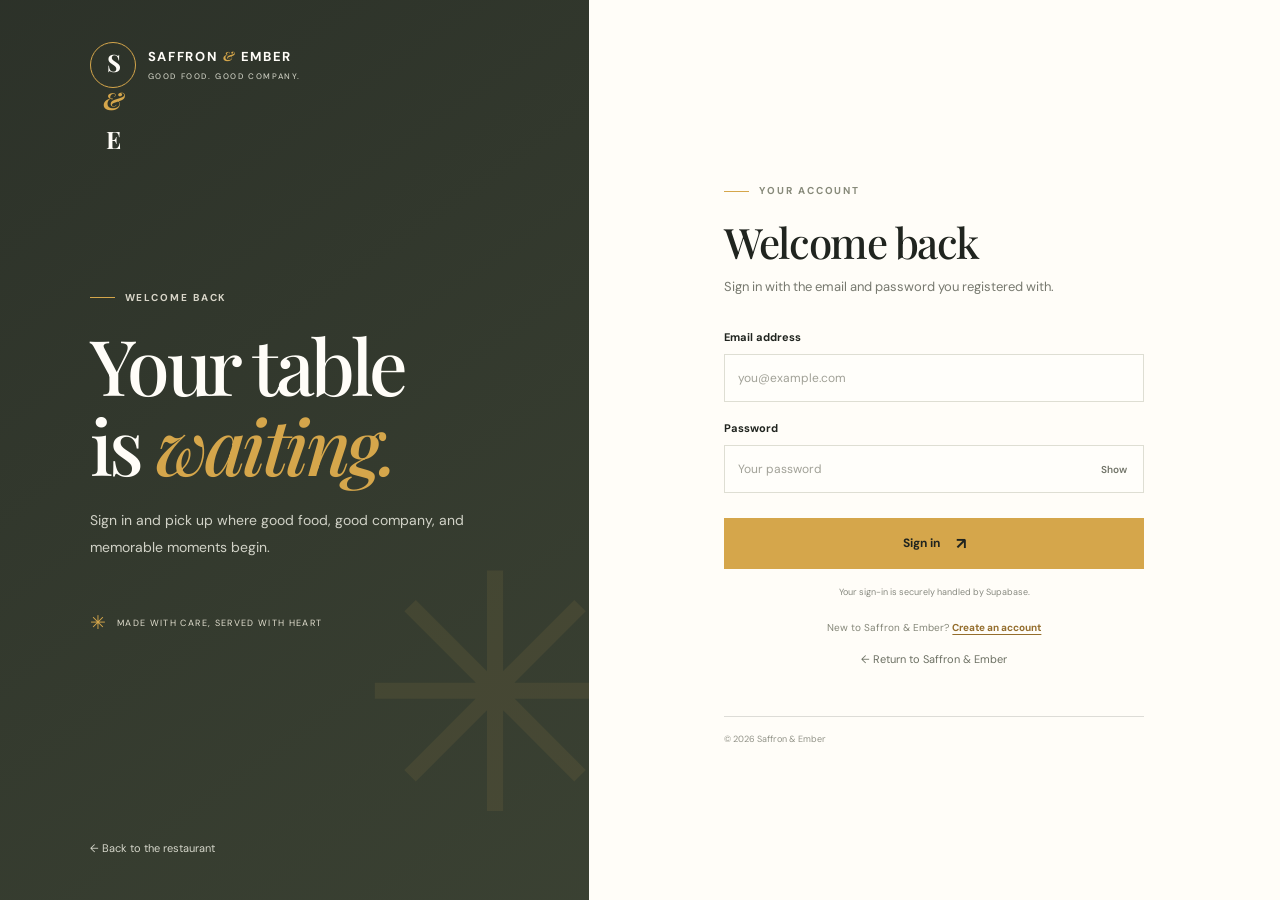
==== login.html @ 1ea50980 "Add Supabase sign-in" ====
<!DOCTYPE html>
<html lang="en">
<head>
  <meta charset="UTF-8" />
  <meta name="viewport" content="width=device-width, initial-scale=1.0" />
  <meta name="description" content="Sign in to your Saffron & Ember account." />
  <meta name="theme-color" content="#343b2c" />
  <title>Sign in | Saffron & Ember</title>
  <link rel="preconnect" href="https://fonts.googleapis.com" />
  <link rel="preconnect" href="https://fonts.gstatic.com" crossorigin />
  <link href="https://fonts.googleapis.com/css2?family=DM+Sans:wght@400;500;600;700&family=Playfair+Display:wght@500;600;700&display=swap" rel="stylesheet" />
  <link rel="stylesheet" href="auth.css" />
  <script src="auth-client.js" defer></script>
  <script src="login.js" defer></script>
</head>
<body>
  <main class="auth-shell">
    <aside class="auth-story" aria-label="Saffron and Ember welcome">
      <a class="brand" href="index.html" aria-label="Saffron and Ember home">
        <span class="brand-mark">S<span>&amp;</span>E</span>
        <span class="brand-name">SAFFRON <i>&amp;</i> EMBER<small>GOOD FOOD. GOOD COMPANY.</small></span>
      </a>
      <div class="story-content">
        <p class="eyebrow"><span></span> WELCOME BACK</p>
        <h1>Your table<br>is <em>waiting.</em></h1>
        <p>Sign in and pick up where good food, good company, and memorable moments begin.</p>
        <div class="story-note"><span>✳</span> MADE WITH CARE, SERVED WITH HEART</div>
      </div>
      <a class="back-home" href="index.html">← Back to the restaurant</a>
    </aside>

    <section class="auth-panel" aria-labelledby="loginTitle">
      <div class="mobile-brand"><span class="brand-mark">S<span>&amp;</span>E</span><span class="brand-name">SAFFRON <i>&amp;</i> EMBER<small>GOOD FOOD. GOOD COMPANY.</small></span></div>
      <div class="auth-card">
        <p class="eyebrow"><span></span> YOUR ACCOUNT</p>
        <h2 id="loginTitle">Welcome back</h2>
        <p class="intro">Sign in with the email and password you registered with.</p>

        <form id="loginForm" novalidate>
          <label for="email">Email address</label>
          <input id="email" name="email" type="email" autocomplete="email" placeholder="you@example.com" required maxlength="254" />
          <p class="field-error" id="emailError"></p>

          <label for="password">Password</label>
          <div class="password-wrap">
            <input id="password" name="password" type="password" autocomplete="current-password" placeholder="Your password" required />
            <button class="reveal-button" id="togglePassword" type="button" aria-label="Show password" aria-pressed="false">Show</button>
          </div>
          <p class="field-error" id="passwordError"></p>

          <div class="form-alert" id="formAlert" role="status" aria-live="polite" hidden></div>
          <button class="submit-button" id="submitButton" type="submit"><span class="button-label">Sign in</span><span class="button-arrow" aria-hidden="true">↗</span></button>
        </form>

        <p class="legal-note">Your sign-in is securely handled by Supabase.</p>
        <p class="auth-switch">New to Saffron &amp; Ember? <a href="signup.html">Create an account</a></p>
        <a class="back-link" href="index.html">← Return to Saffron &amp; Ember</a>
      </div>
      <footer class="auth-footer">© <span id="year"></span> Saffron &amp; Ember</footer>
    </section>
  </main>
</body>
</html>
---- auth.css ----
:root{--auth-ink:#20241f;--auth-paper:#fffdf8;--auth-cream:#f6f2e9;--auth-gold:#d5a64b;--auth-olive:#343b2c;--auth-muted:#77796f;--auth-line:rgba(32,36,31,.15);--auth-serif:'Playfair Display',Georgia,serif;--auth-sans:'DM Sans',Arial,sans-serif}*{box-sizing:border-box}body{margin:0;background:var(--auth-paper);color:var(--auth-ink);font-family:var(--auth-sans);font-size:14px;line-height:1.6}.auth-shell{min-height:100vh;display:grid;grid-template-columns:minmax(340px,.92fr) 1.08fr}.auth-story{position:relative;display:flex;flex-direction:column;justify-content:space-between;padding:42px clamp(32px,7vw,100px);overflow:hidden;color:var(--auth-paper);background:linear-gradient(145deg,rgba(31,37,28,.94),rgba(52,59,44,.97)),url('https://images.unsplash.com/photo-1514933651103-005eec06c04b?auto=format&fit=crop&w=1500&q=85') center/cover}.auth-story:after{content:"✳";position:absolute;right:-45px;bottom:4%;color:rgba(213,166,75,.09);font-size:330px;line-height:1;pointer-events:none}.brand{display:flex;align-items:center;gap:12px;color:inherit;text-decoration:none;position:relative;z-index:1}.brand-mark{font-family:var(--auth-serif);font-size:24px;font-weight:700;letter-spacing:-2px;border:1px solid var(--auth-gold);width:46px;height:46px;border-radius:50%;display:grid;place-items:center}.brand-mark span{color:var(--auth-gold);font-style:italic}.brand-name{font-size:13px;font-weight:700;letter-spacing:.13em;line-height:1.3}.brand-name i{color:var(--auth-gold);font-family:var(--auth-serif)}.brand-name small{display:block;font-size:8px;font-weight:500;letter-spacing:.2em;margin-top:5px;color:#c7c9bc}.story-content{position:relative;z-index:1;max-width:450px;margin:40px 0}.eyebrow{display:flex;align-items:center;gap:10px;font-size:10px;font-weight:700;letter-spacing:.19em;color:#878a7a;margin:0 0 18px}.eyebrow span{width:25px;height:1px;background:var(--auth-gold)}.auth-story .eyebrow{color:#d9d6c9}.story-content h1{font-family:var(--auth-serif);font-weight:500;font-size:clamp(58px,6vw,82px);line-height:1.05;letter-spacing:-.045em;margin:0}.story-content h1 em{font-weight:500;color:var(--auth-gold)}.story-content>p:not(.eyebrow){max-width:375px;color:#d1d2c7;font-size:14px;line-height:1.9;margin:22px 0 0}.story-note{display:flex;align-items:center;gap:10px;margin-top:48px;font-size:9px;letter-spacing:.15em;color:#e1dece}.story-note span{color:var(--auth-gold);font-size:19px}.back-home{position:relative;z-index:1;color:#d5d6ca;text-decoration:none;font-size:11px}.back-home:hover,.back-link:hover{color:#a4772e}.auth-panel{min-height:100vh;display:flex;flex-direction:column;justify-content:center;align-items:center;padding:54px clamp(24px,7vw,110px) 24px}.auth-card{width:min(100%,420px)}.auth-card h2{font-family:var(--auth-serif);font-weight:500;letter-spacing:-.035em;font-size:clamp(32px,3.5vw,42px);line-height:1.2;margin:0}.intro{color:var(--auth-muted);margin:9px 0 32px;font-size:13px}.auth-card form>label{display:block;font-size:11px;font-weight:700;margin:18px 0 7px}.auth-card input{width:100%;height:48px;border:1px solid #deded3;background:#fffefa;padding:0 13px;font:12px var(--auth-sans);color:var(--auth-ink);outline:none;transition:border-color .2s,box-shadow .2s}.auth-card input::placeholder{color:#a1a197}.auth-card input:focus{border-color:#ae843c;box-shadow:0 0 0 3px rgba(213,166,75,.15)}.auth-card input[aria-invalid="true"]{border-color:#a34135}.password-wrap{position:relative}.password-wrap input{padding-right:72px}.reveal-button{position:absolute;right:10px;top:50%;transform:translateY(-50%);border:0;background:transparent;color:#717468;font:600 10px var(--auth-sans);cursor:pointer;padding:7px}.reveal-button:hover{color:#946d2c}.hint,.field-error{font-size:10px;margin:6px 0 0}.hint{color:#858779}.field-error{color:#a34135;min-height:0}.field-error:empty{display:none}.form-alert{font-size:11px;line-height:1.6;padding:12px 13px;margin:18px 0 0;border-radius:2px}.form-alert.error{color:#87372e;background:#fbefec;border:1px solid #efd4ce}.form-alert.success{color:#2f6d42;background:#eaf4e8;border:1px solid #d5e7d3}.submit-button{width:100%;height:51px;border:0;background:var(--auth-gold);color:#20241f;display:flex;align-items:center;justify-content:center;gap:16px;margin-top:25px;font:700 12px var(--auth-sans);cursor:pointer;transition:background .2s,transform .2s}.submit-button:hover:not(:disabled){background:#e2b65d;transform:translateY(-1px)}.submit-button:disabled{opacity:.65;cursor:wait}.button-arrow{font-size:16px}.legal-note{font-size:9px;color:#888a80;text-align:center;margin:16px 0 21px}.back-link{display:block;text-align:center;color:#6c7063;font-size:11px;text-decoration:none}.auth-footer{width:min(100%,420px);margin-top:48px;padding-top:15px;border-top:1px solid var(--auth-line);font-size:9px;color:#929388}.mobile-brand{display:none}[hidden]{display:none!important}@media(max-width:760px){.auth-shell{grid-template-columns:1fr}.auth-story{display:none}.auth-panel{min-height:100svh;padding:25px 24px 18px}.mobile-brand{display:flex;align-items:center;gap:10px;width:min(100%,420px);margin:0 auto 44px}.mobile-brand .brand-mark{width:40px;height:40px;font-size:21px}.mobile-brand .brand-name{font-size:11px}.auth-card{width:min(100%,420px)}.auth-footer{margin-top:42px}}@media(max-width:380px){.auth-panel{padding-left:18px;padding-right:18px}.mobile-brand{margin-bottom:34px}.auth-card h2{font-size:30px}}@media(prefers-reduced-motion:reduce){*,*::before,*::after{scroll-behavior:auto!important;transition:none!important}}
.auth-switch{text-align:center;font-size:10px;color:#858779;margin:0 0 15px}.auth-switch a{color:#946d2c;font-weight:700;text-decoration:underline;text-underline-offset:3px}.auth-switch a:hover{color:#694a18}
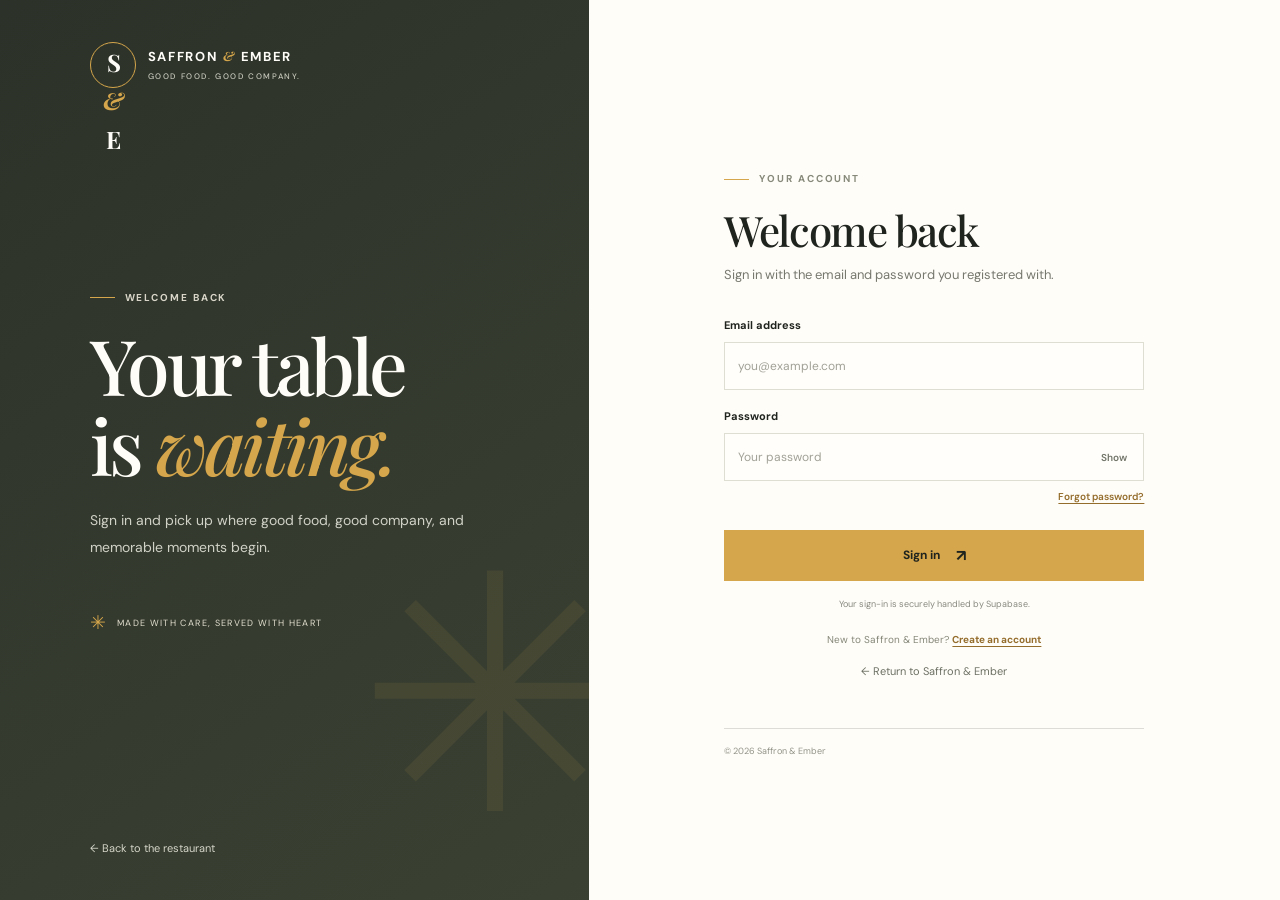
==== commit e77c1550: "Add password recovery" ====
--- a/login.html
+++ b/login.html
@@ -47,6 +47,7 @@
             <button class="reveal-button" id="togglePassword" type="button" aria-label="Show password" aria-pressed="false">Show</button>
           </div>
           <p class="field-error" id="passwordError"></p>
+          <a class="forgot-link" href="forgot-password.html">Forgot password?</a>
 
           <div class="form-alert" id="formAlert" role="status" aria-live="polite" hidden></div>
           <button class="submit-button" id="submitButton" type="submit"><span class="button-label">Sign in</span><span class="button-arrow" aria-hidden="true">↗</span></button>
--- a/auth.css
+++ b/auth.css
@@ -1,2 +1,3 @@
 :root{--auth-ink:#20241f;--auth-paper:#fffdf8;--auth-cream:#f6f2e9;--auth-gold:#d5a64b;--auth-olive:#343b2c;--auth-muted:#77796f;--auth-line:rgba(32,36,31,.15);--auth-serif:'Playfair Display',Georgia,serif;--auth-sans:'DM Sans',Arial,sans-serif}*{box-sizing:border-box}body{margin:0;background:var(--auth-paper);color:var(--auth-ink);font-family:var(--auth-sans);font-size:14px;line-height:1.6}.auth-shell{min-height:100vh;display:grid;grid-template-columns:minmax(340px,.92fr) 1.08fr}.auth-story{position:relative;display:flex;flex-direction:column;justify-content:space-between;padding:42px clamp(32px,7vw,100px);overflow:hidden;color:var(--auth-paper);background:linear-gradient(145deg,rgba(31,37,28,.94),rgba(52,59,44,.97)),url('https://images.unsplash.com/photo-1514933651103-005eec06c04b?auto=format&fit=crop&w=1500&q=85') center/cover}.auth-story:after{content:"✳";position:absolute;right:-45px;bottom:4%;color:rgba(213,166,75,.09);font-size:330px;line-height:1;pointer-events:none}.brand{display:flex;align-items:center;gap:12px;color:inherit;text-decoration:none;position:relative;z-index:1}.brand-mark{font-family:var(--auth-serif);font-size:24px;font-weight:700;letter-spacing:-2px;border:1px solid var(--auth-gold);width:46px;height:46px;border-radius:50%;display:grid;place-items:center}.brand-mark span{color:var(--auth-gold);font-style:italic}.brand-name{font-size:13px;font-weight:700;letter-spacing:.13em;line-height:1.3}.brand-name i{color:var(--auth-gold);font-family:var(--auth-serif)}.brand-name small{display:block;font-size:8px;font-weight:500;letter-spacing:.2em;margin-top:5px;color:#c7c9bc}.story-content{position:relative;z-index:1;max-width:450px;margin:40px 0}.eyebrow{display:flex;align-items:center;gap:10px;font-size:10px;font-weight:700;letter-spacing:.19em;color:#878a7a;margin:0 0 18px}.eyebrow span{width:25px;height:1px;background:var(--auth-gold)}.auth-story .eyebrow{color:#d9d6c9}.story-content h1{font-family:var(--auth-serif);font-weight:500;font-size:clamp(58px,6vw,82px);line-height:1.05;letter-spacing:-.045em;margin:0}.story-content h1 em{font-weight:500;color:var(--auth-gold)}.story-content>p:not(.eyebrow){max-width:375px;color:#d1d2c7;font-size:14px;line-height:1.9;margin:22px 0 0}.story-note{display:flex;align-items:center;gap:10px;margin-top:48px;font-size:9px;letter-spacing:.15em;color:#e1dece}.story-note span{color:var(--auth-gold);font-size:19px}.back-home{position:relative;z-index:1;color:#d5d6ca;text-decoration:none;font-size:11px}.back-home:hover,.back-link:hover{color:#a4772e}.auth-panel{min-height:100vh;display:flex;flex-direction:column;justify-content:center;align-items:center;padding:54px clamp(24px,7vw,110px) 24px}.auth-card{width:min(100%,420px)}.auth-card h2{font-family:var(--auth-serif);font-weight:500;letter-spacing:-.035em;font-size:clamp(32px,3.5vw,42px);line-height:1.2;margin:0}.intro{color:var(--auth-muted);margin:9px 0 32px;font-size:13px}.auth-card form>label{display:block;font-size:11px;font-weight:700;margin:18px 0 7px}.auth-card input{width:100%;height:48px;border:1px solid #deded3;background:#fffefa;padding:0 13px;font:12px var(--auth-sans);color:var(--auth-ink);outline:none;transition:border-color .2s,box-shadow .2s}.auth-card input::placeholder{color:#a1a197}.auth-card input:focus{border-color:#ae843c;box-shadow:0 0 0 3px rgba(213,166,75,.15)}.auth-card input[aria-invalid="true"]{border-color:#a34135}.password-wrap{position:relative}.password-wrap input{padding-right:72px}.reveal-button{position:absolute;right:10px;top:50%;transform:translateY(-50%);border:0;background:transparent;color:#717468;font:600 10px var(--auth-sans);cursor:pointer;padding:7px}.reveal-button:hover{color:#946d2c}.hint,.field-error{font-size:10px;margin:6px 0 0}.hint{color:#858779}.field-error{color:#a34135;min-height:0}.field-error:empty{display:none}.form-alert{font-size:11px;line-height:1.6;padding:12px 13px;margin:18px 0 0;border-radius:2px}.form-alert.error{color:#87372e;background:#fbefec;border:1px solid #efd4ce}.form-alert.success{color:#2f6d42;background:#eaf4e8;border:1px solid #d5e7d3}.submit-button{width:100%;height:51px;border:0;background:var(--auth-gold);color:#20241f;display:flex;align-items:center;justify-content:center;gap:16px;margin-top:25px;font:700 12px var(--auth-sans);cursor:pointer;transition:background .2s,transform .2s}.submit-button:hover:not(:disabled){background:#e2b65d;transform:translateY(-1px)}.submit-button:disabled{opacity:.65;cursor:wait}.button-arrow{font-size:16px}.legal-note{font-size:9px;color:#888a80;text-align:center;margin:16px 0 21px}.back-link{display:block;text-align:center;color:#6c7063;font-size:11px;text-decoration:none}.auth-footer{width:min(100%,420px);margin-top:48px;padding-top:15px;border-top:1px solid var(--auth-line);font-size:9px;color:#929388}.mobile-brand{display:none}[hidden]{display:none!important}@media(max-width:760px){.auth-shell{grid-template-columns:1fr}.auth-story{display:none}.auth-panel{min-height:100svh;padding:25px 24px 18px}.mobile-brand{display:flex;align-items:center;gap:10px;width:min(100%,420px);margin:0 auto 44px}.mobile-brand .brand-mark{width:40px;height:40px;font-size:21px}.mobile-brand .brand-name{font-size:11px}.auth-card{width:min(100%,420px)}.auth-footer{margin-top:42px}}@media(max-width:380px){.auth-panel{padding-left:18px;padding-right:18px}.mobile-brand{margin-bottom:34px}.auth-card h2{font-size:30px}}@media(prefers-reduced-motion:reduce){*,*::before,*::after{scroll-behavior:auto!important;transition:none!important}}
 .auth-switch{text-align:center;font-size:10px;color:#858779;margin:0 0 15px}.auth-switch a{color:#946d2c;font-weight:700;text-decoration:underline;text-underline-offset:3px}.auth-switch a:hover{color:#694a18}
+.forgot-link{display:block;text-align:right;margin-top:8px;font-size:10px;font-weight:600;color:#946d2c;text-decoration:underline;text-underline-offset:3px}.forgot-link:hover{color:#694a18}
